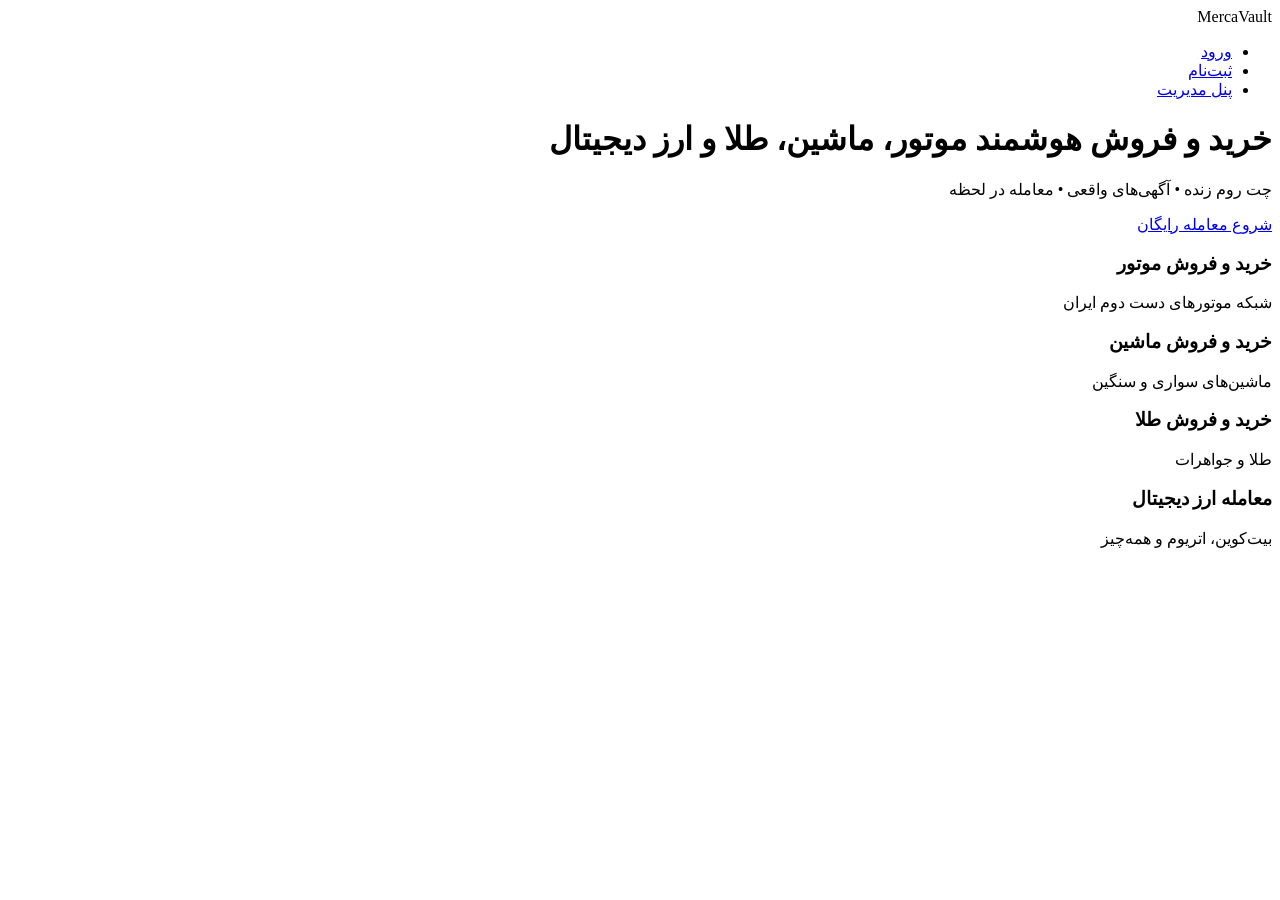
==== index.html @ bb341534 "Create index.html" ====
<!DOCTYPE html>
<html lang="fa" dir="rtl">
<head>
  <meta charset="UTF-8">
  <meta name="viewport" content="width=device-width, initial-scale=1.0">
  <title>MercaVault - معامله هوشمند</title>
  <link rel="stylesheet" href="style.css">
  <link href="https://fonts.googleapis.com/css2?family=Vazirmatn:wght@400;500;700&display=swap" rel="stylesheet">
</head>
<body>
  <header class="hero">
    <nav>
      <div class="logo">MercaVault</div>
      <ul>
        <li><a href="login.html">ورود</a></li>
        <li><a href="register.html">ثبت‌نام</a></li>
        <li><a href="admin.html">پنل مدیریت</a></li>
      </ul>
    </nav>
    <h1>خرید و فروش هوشمند موتور، ماشین، طلا و ارز دیجیتال</h1>
    <p>چت روم زنده • آگهی‌های واقعی • معامله در لحظه</p>
    <a href="register.html" class="btn">شروع معامله رایگان</a>
  </header>

  <section class="chat-groups">
    <div class="group" onclick="joinRoom('خرید و فروش موتور')">
      <h3>خرید و فروش موتور</h3>
      <p>شبکه موتورهای دست دوم ایران</p>
    </div>
    <div class="group" onclick="joinRoom('خرید و فروش ماشین')">
      <h3>خرید و فروش ماشین</h3>
      <p>ماشین‌های سواری و سنگین</p>
    </div>
    <div class="group" onclick="joinRoom('خرید و فروش طلا')">
      <h3>خرید و فروش طلا</h3>
      <p>طلا و جواهرات</p>
    </div>
    <div class="group" onclick="joinRoom('معامله ارز دیجیتال')">
      <h3>معامله ارز دیجیتال</h3>
      <p>بیت‌کوین، اتریوم و همه‌چیز</p>
    </div>
  </section>

  <script src="script.js"></script>
</body>
</html>
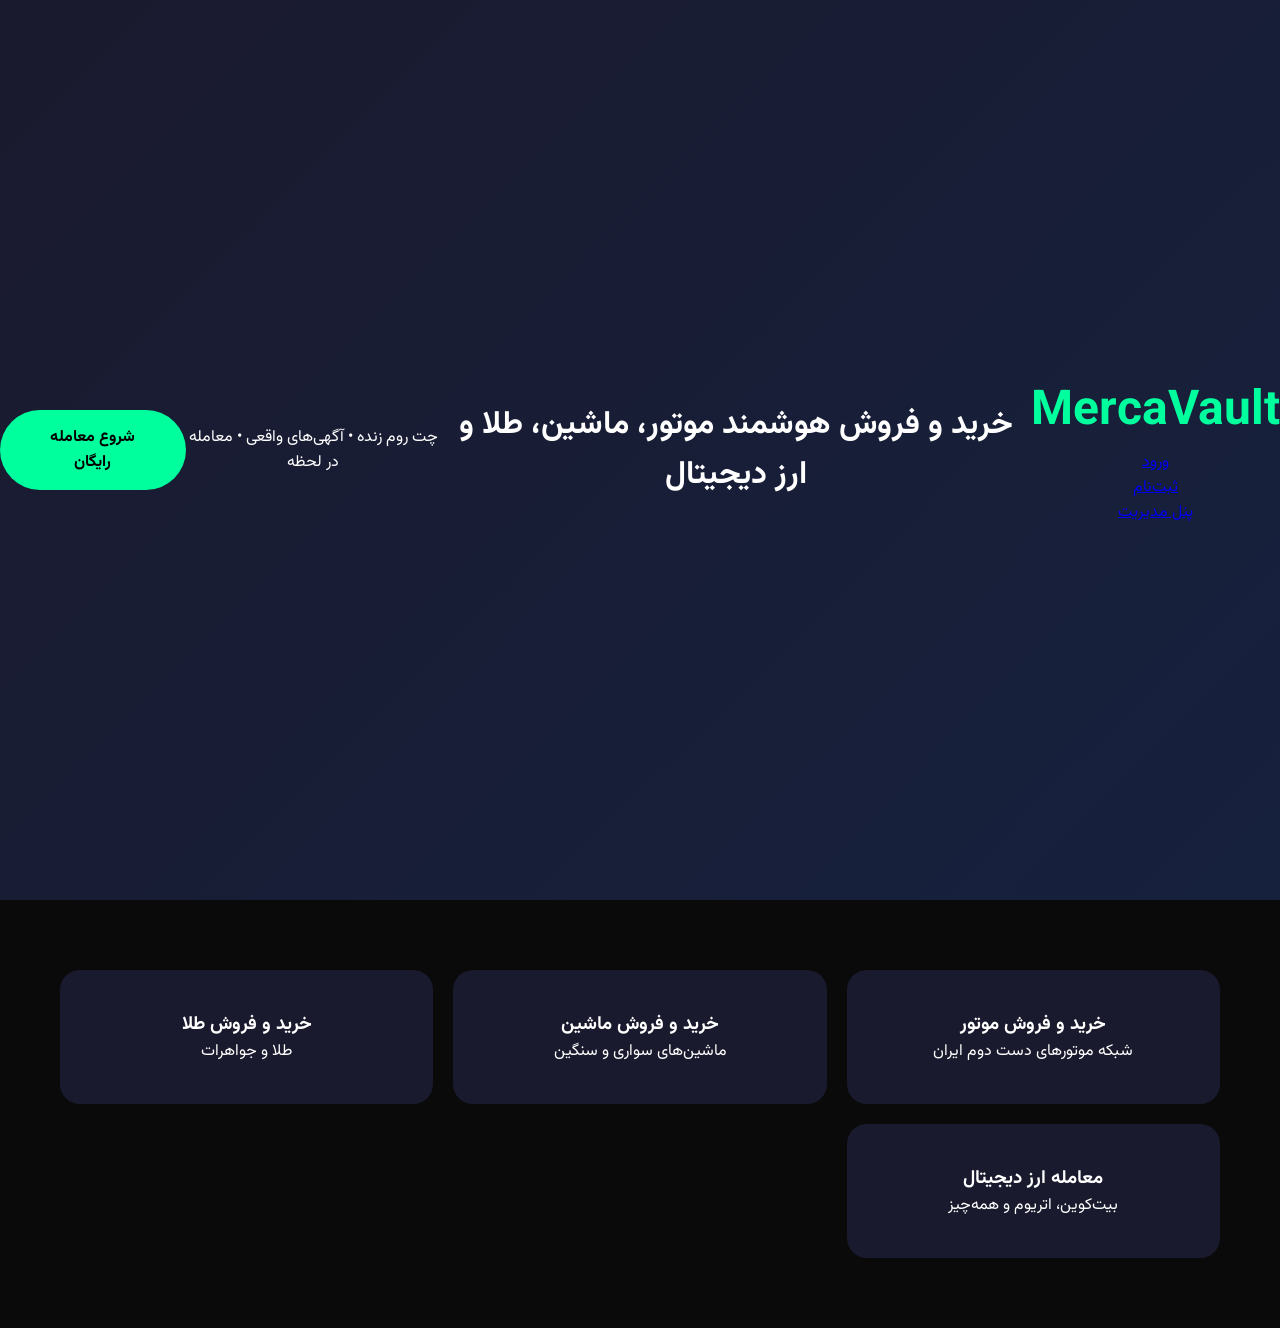
==== commit 823ca73d: "Add files via upload" ====
--- a/index.html
+++ b/index.html
@@ -1,46 +1,46 @@
-<!DOCTYPE html>
-<html lang="fa" dir="rtl">
-<head>
-  <meta charset="UTF-8">
-  <meta name="viewport" content="width=device-width, initial-scale=1.0">
-  <title>MercaVault - معامله هوشمند</title>
-  <link rel="stylesheet" href="style.css">
-  <link href="https://fonts.googleapis.com/css2?family=Vazirmatn:wght@400;500;700&display=swap" rel="stylesheet">
-</head>
-<body>
-  <header class="hero">
-    <nav>
-      <div class="logo">MercaVault</div>
-      <ul>
-        <li><a href="login.html">ورود</a></li>
-        <li><a href="register.html">ثبت‌نام</a></li>
-        <li><a href="admin.html">پنل مدیریت</a></li>
-      </ul>
-    </nav>
-    <h1>خرید و فروش هوشمند موتور، ماشین، طلا و ارز دیجیتال</h1>
-    <p>چت روم زنده • آگهی‌های واقعی • معامله در لحظه</p>
-    <a href="register.html" class="btn">شروع معامله رایگان</a>
-  </header>
-
-  <section class="chat-groups">
-    <div class="group" onclick="joinRoom('خرید و فروش موتور')">
-      <h3>خرید و فروش موتور</h3>
-      <p>شبکه موتورهای دست دوم ایران</p>
-    </div>
-    <div class="group" onclick="joinRoom('خرید و فروش ماشین')">
-      <h3>خرید و فروش ماشین</h3>
-      <p>ماشین‌های سواری و سنگین</p>
-    </div>
-    <div class="group" onclick="joinRoom('خرید و فروش طلا')">
-      <h3>خرید و فروش طلا</h3>
-      <p>طلا و جواهرات</p>
-    </div>
-    <div class="group" onclick="joinRoom('معامله ارز دیجیتال')">
-      <h3>معامله ارز دیجیتال</h3>
-      <p>بیت‌کوین، اتریوم و همه‌چیز</p>
-    </div>
-  </section>
-
-  <script src="script.js"></script>
-</body>
-</html>
+<!DOCTYPE html>
+<html lang="fa" dir="rtl">
+<head>
+  <meta charset="UTF-8">
+  <meta name="viewport" content="width=device-width, initial-scale=1.0">
+  <title>MercaVault - معامله هوشمند</title>
+  <link rel="stylesheet" href="style.css">
+  <link href="https://fonts.googleapis.com/css2?family=Vazirmatn:wght@400;500;700&display=swap" rel="stylesheet">
+</head>
+<body>
+  <header class="hero">
+    <nav>
+      <div class="logo">MercaVault</div>
+      <ul>
+        <li><a href="login.html">ورود</a></li>
+        <li><a href="register.html">ثبت‌نام</a></li>
+        <li><a href="admin.html">پنل مدیریت</a></li>
+      </ul>
+    </nav>
+    <h1>خرید و فروش هوشمند موتور، ماشین، طلا و ارز دیجیتال</h1>
+    <p>چت روم زنده • آگهی‌های واقعی • معامله در لحظه</p>
+    <a href="register.html" class="btn">شروع معامله رایگان</a>
+  </header>
+
+  <section class="chat-groups">
+    <div class="group" onclick="joinRoom('خرید و فروش موتور')">
+      <h3>خرید و فروش موتور</h3>
+      <p>شبکه موتورهای دست دوم ایران</p>
+    </div>
+    <div class="group" onclick="joinRoom('خرید و فروش ماشین')">
+      <h3>خرید و فروش ماشین</h3>
+      <p>ماشین‌های سواری و سنگین</p>
+    </div>
+    <div class="group" onclick="joinRoom('خرید و فروش طلا')">
+      <h3>خرید و فروش طلا</h3>
+      <p>طلا و جواهرات</p>
+    </div>
+    <div class="group" onclick="joinRoom('معامله ارز دیجیتال')">
+      <h3>معامله ارز دیجیتال</h3>
+      <p>بیت‌کوین، اتریوم و همه‌چیز</p>
+    </div>
+  </section>
+
+  <script src="script.js"></script>
+</body>
+</html>
--- a/style.css
+++ b/style.css
@@ -0,0 +1,57 @@
+@import url('https://fonts.googleapis.com/css2?family=Vazirmatn:wght@400;500;700&display=swap');
+:root { --primary: #00ff9d; }
+* { margin:0; padding:0; box-sizing:border-box; }
+body {
+  font-family: 'Vazirmatn', sans-serif;
+  background: #0a0a0a;
+  color: white;
+  overflow-x: hidden;
+}
+
+.hero {
+  height: 100vh;
+  background: linear-gradient(135deg, #1a1a2e, #16213e);
+  display: flex;
+  align-items: center;
+  justify-content: center;
+  text-align: center;
+  position: relative;
+}
+.hero::before {
+  content: '';
+  position: absolute;
+  top: 0; left: 0; right: 0; bottom: 0;
+  background: url('https://picsum.photos/id/1015/1920/1080') center/cover;
+  opacity: 0.15;
+  z-index: -1;
+}
+
+.logo { font-size: 3rem; font-weight: 700; color: var(--primary); }
+.btn {
+  background: var(--primary);
+  color: black;
+  padding: 15px 40px;
+  border-radius: 50px;
+  text-decoration: none;
+  font-weight: 700;
+  transition: 0.4s;
+}
+.btn:hover { transform: scale(1.1); }
+
+.chat-groups {
+  display: grid;
+  grid-template-columns: repeat(auto-fit, minmax(280px, 1fr));
+  gap: 20px;
+  max-width: 1200px;
+  margin: 50px auto;
+  padding: 20px;
+}
+.group {
+  background: #1a1a2e;
+  padding: 40px 20px;
+  border-radius: 20px;
+  text-align: center;
+  cursor: pointer;
+  transition: all 0.3s;
+}
+.group:hover { transform: translateY(-15px); box-shadow: 0 0 30px rgba(0,255,157,0.4); }
